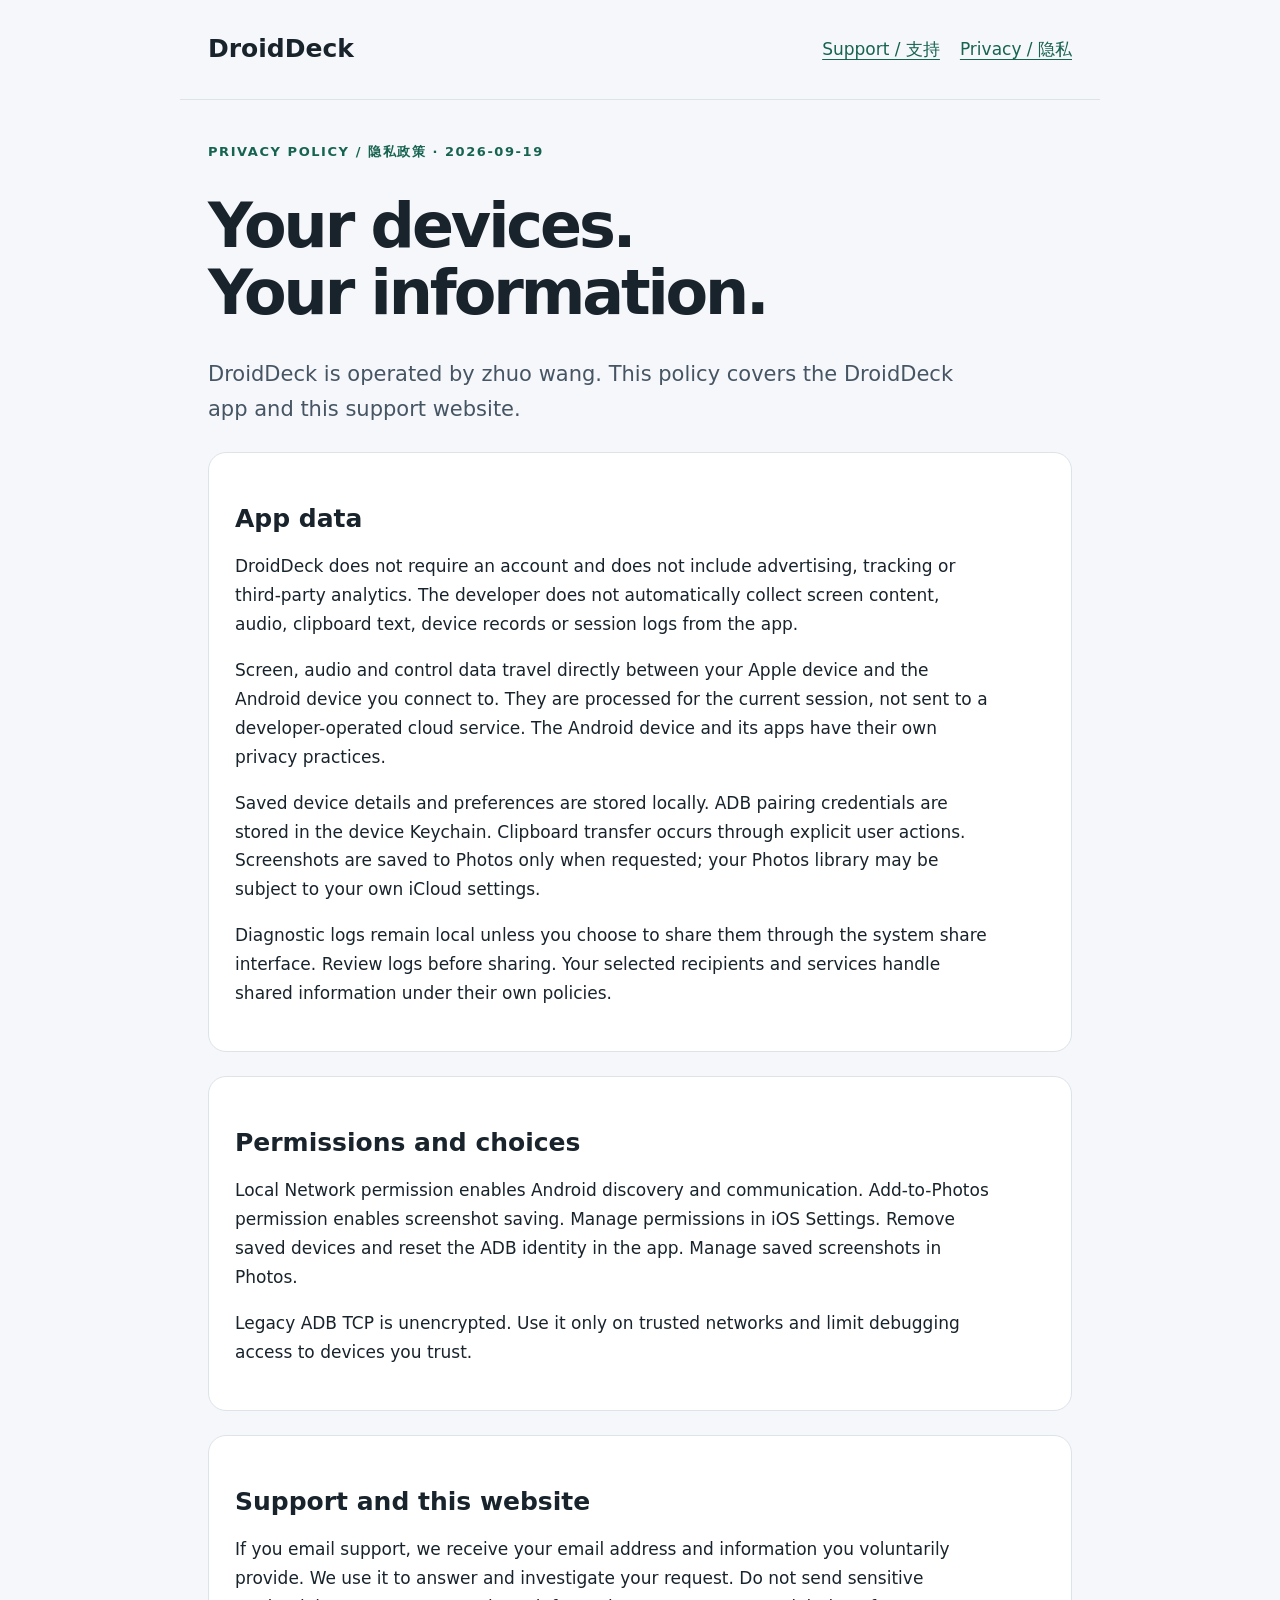
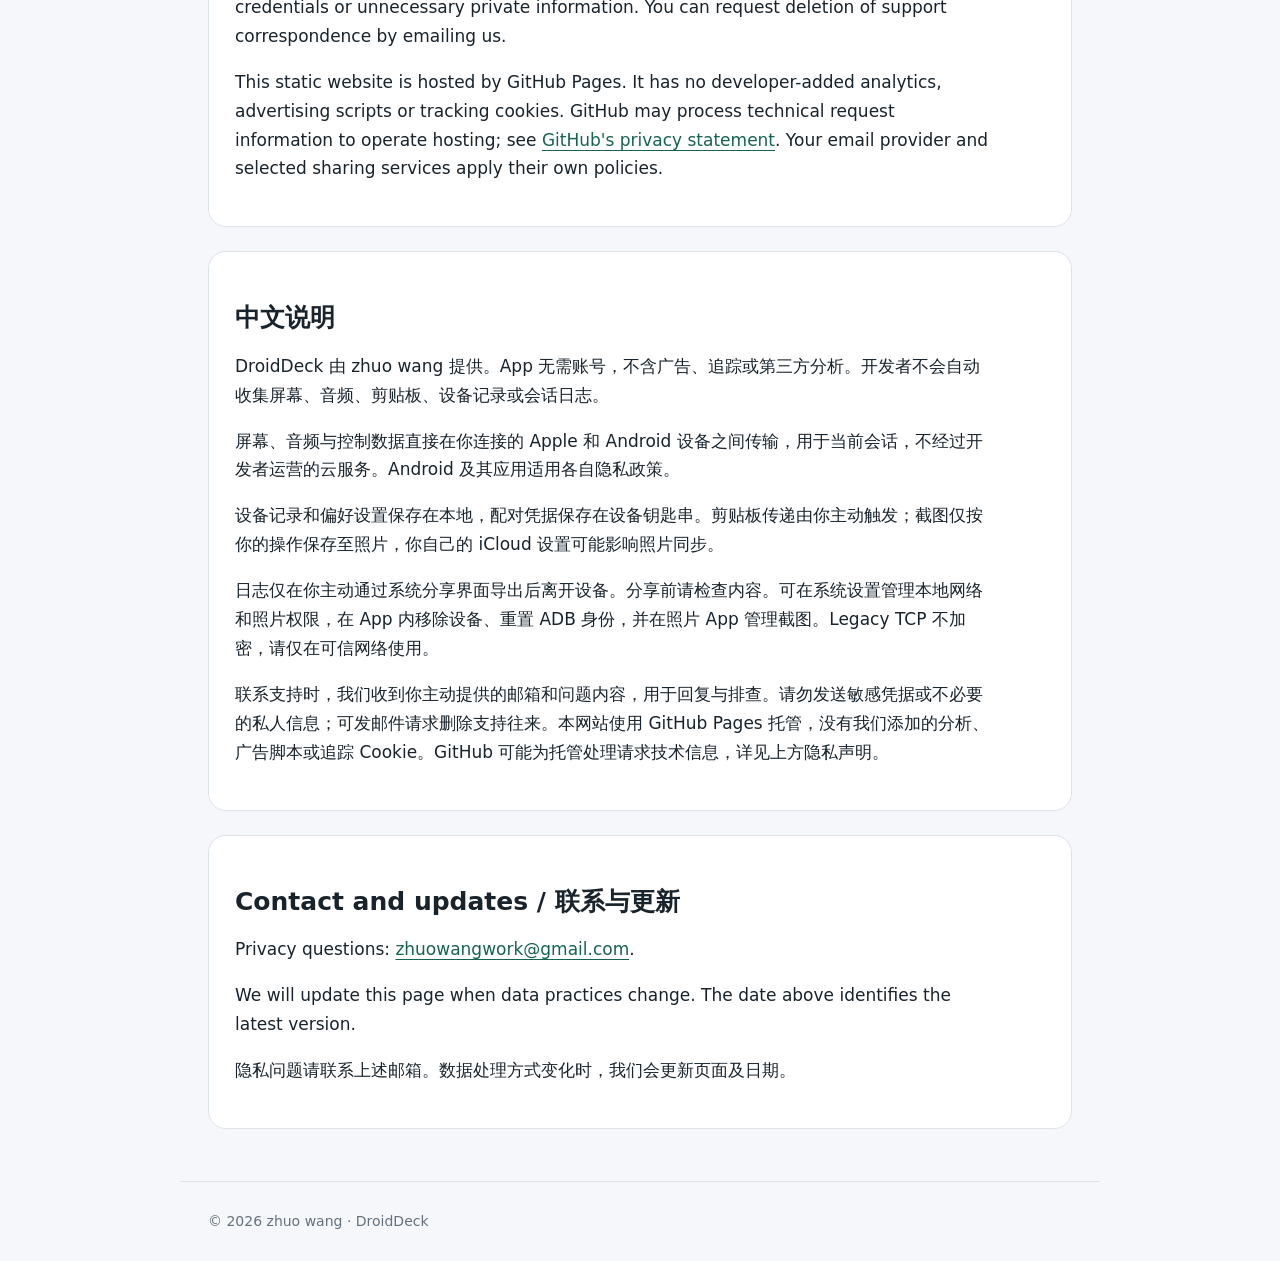
==== privacy.html @ 9bec47fe "Publish DroidDeck support and privacy pages" ====
<!doctype html><html lang="en"><head><meta charset="utf-8"><meta name="viewport" content="width=device-width,initial-scale=1"><title>DroidDeck Privacy Policy</title><link rel="stylesheet" href="style.css"></head><body><header><a class="brand" href="index.html">DroidDeck</a><nav aria-label="Main navigation"><a href="support.html">Support / 支持</a><a href="privacy.html">Privacy / 隐私</a></nav></header><main><p class="eyebrow">PRIVACY POLICY / 隐私政策 · 2026-09-19</p><h1>Your devices.<br>Your information.</h1><p class="lead">DroidDeck is operated by zhuo wang. This policy covers the DroidDeck app and this support website.</p><section><h2>App data</h2><p>DroidDeck does not require an account and does not include advertising, tracking or third-party analytics. The developer does not automatically collect screen content, audio, clipboard text, device records or session logs from the app.</p><p>Screen, audio and control data travel directly between your Apple device and the Android device you connect to. They are processed for the current session, not sent to a developer-operated cloud service. The Android device and its apps have their own privacy practices.</p><p>Saved device details and preferences are stored locally. ADB pairing credentials are stored in the device Keychain. Clipboard transfer occurs through explicit user actions. Screenshots are saved to Photos only when requested; your Photos library may be subject to your own iCloud settings.</p><p>Diagnostic logs remain local unless you choose to share them through the system share interface. Review logs before sharing. Your selected recipients and services handle shared information under their own policies.</p></section><section><h2>Permissions and choices</h2><p>Local Network permission enables Android discovery and communication. Add-to-Photos permission enables screenshot saving. Manage permissions in iOS Settings. Remove saved devices and reset the ADB identity in the app. Manage saved screenshots in Photos.</p><p>Legacy ADB TCP is unencrypted. Use it only on trusted networks and limit debugging access to devices you trust.</p></section><section><h2>Support and this website</h2><p>If you email support, we receive your email address and information you voluntarily provide. We use it to answer and investigate your request. Do not send sensitive credentials or unnecessary private information. You can request deletion of support correspondence by emailing us.</p><p>This static website is hosted by GitHub Pages. It has no developer-added analytics, advertising scripts or tracking cookies. GitHub may process technical request information to operate hosting; see <a href="https://docs.github.com/en/site-policy/privacy-policies/github-general-privacy-statement">GitHub's privacy statement</a>. Your email provider and selected sharing services apply their own policies.</p></section><section lang="zh-Hans"><h2>中文说明</h2><p>DroidDeck 由 zhuo wang 提供。App 无需账号，不含广告、追踪或第三方分析。开发者不会自动收集屏幕、音频、剪贴板、设备记录或会话日志。</p><p>屏幕、音频与控制数据直接在你连接的 Apple 和 Android 设备之间传输，用于当前会话，不经过开发者运营的云服务。Android 及其应用适用各自隐私政策。</p><p>设备记录和偏好设置保存在本地，配对凭据保存在设备钥匙串。剪贴板传递由你主动触发；截图仅按你的操作保存至照片，你自己的 iCloud 设置可能影响照片同步。</p><p>日志仅在你主动通过系统分享界面导出后离开设备。分享前请检查内容。可在系统设置管理本地网络和照片权限，在 App 内移除设备、重置 ADB 身份，并在照片 App 管理截图。Legacy TCP 不加密，请仅在可信网络使用。</p><p>联系支持时，我们收到你主动提供的邮箱和问题内容，用于回复与排查。请勿发送敏感凭据或不必要的私人信息；可发邮件请求删除支持往来。本网站使用 GitHub Pages 托管，没有我们添加的分析、广告脚本或追踪 Cookie。GitHub 可能为托管处理请求技术信息，详见上方隐私声明。</p></section><section><h2>Contact and updates / 联系与更新</h2><p>Privacy questions: <a href="mailto:zhuowangwork@gmail.com">zhuowangwork@gmail.com</a>.</p><p>We will update this page when data practices change. The date above identifies the latest version.</p><p lang="zh-Hans">隐私问题请联系上述邮箱。数据处理方式变化时，我们会更新页面及日期。</p></section></main><footer>© 2026 zhuo wang · DroidDeck</footer></body></html>
---- style.css ----
*{box-sizing:border-box}body{margin:0;background:#f5f7fa;color:#18232c;font:17px/1.7 system-ui,-apple-system,sans-serif}header,main,footer{max-width:920px;margin:auto;padding:28px}header{display:flex;justify-content:space-between;align-items:center;gap:20px;border-bottom:1px solid #dce3e9}nav{display:flex;flex-wrap:wrap;gap:20px}a{color:#176351;text-underline-offset:4px}.brand{font-weight:800;font-size:25px;text-decoration:none;color:#18232c}h1{font-size:clamp(34px,6vw,62px);line-height:1.08;letter-spacing:-.05em;margin:30px 0}h2{font-size:25px;line-height:1.3;margin:24px 0 12px}p{max-width:760px}section{background:white;border:1px solid #dce3e9;border-radius:18px;padding:26px;margin:24px 0}.eyebrow{color:#176351;font-size:13px;font-weight:700;letter-spacing:.12em}.lead{font-size:21px;color:#465563}.button{display:inline-block;border-radius:9px;background:#176351;color:white;padding:12px 20px;text-decoration:none;font-weight:600}footer{font-size:14px;color:#64717e;border-top:1px solid #dce3e9}li{margin:8px 0}@media(max-width:600px){header{align-items:flex-start;flex-direction:column}header,main,footer{padding:20px}section{padding:20px}}
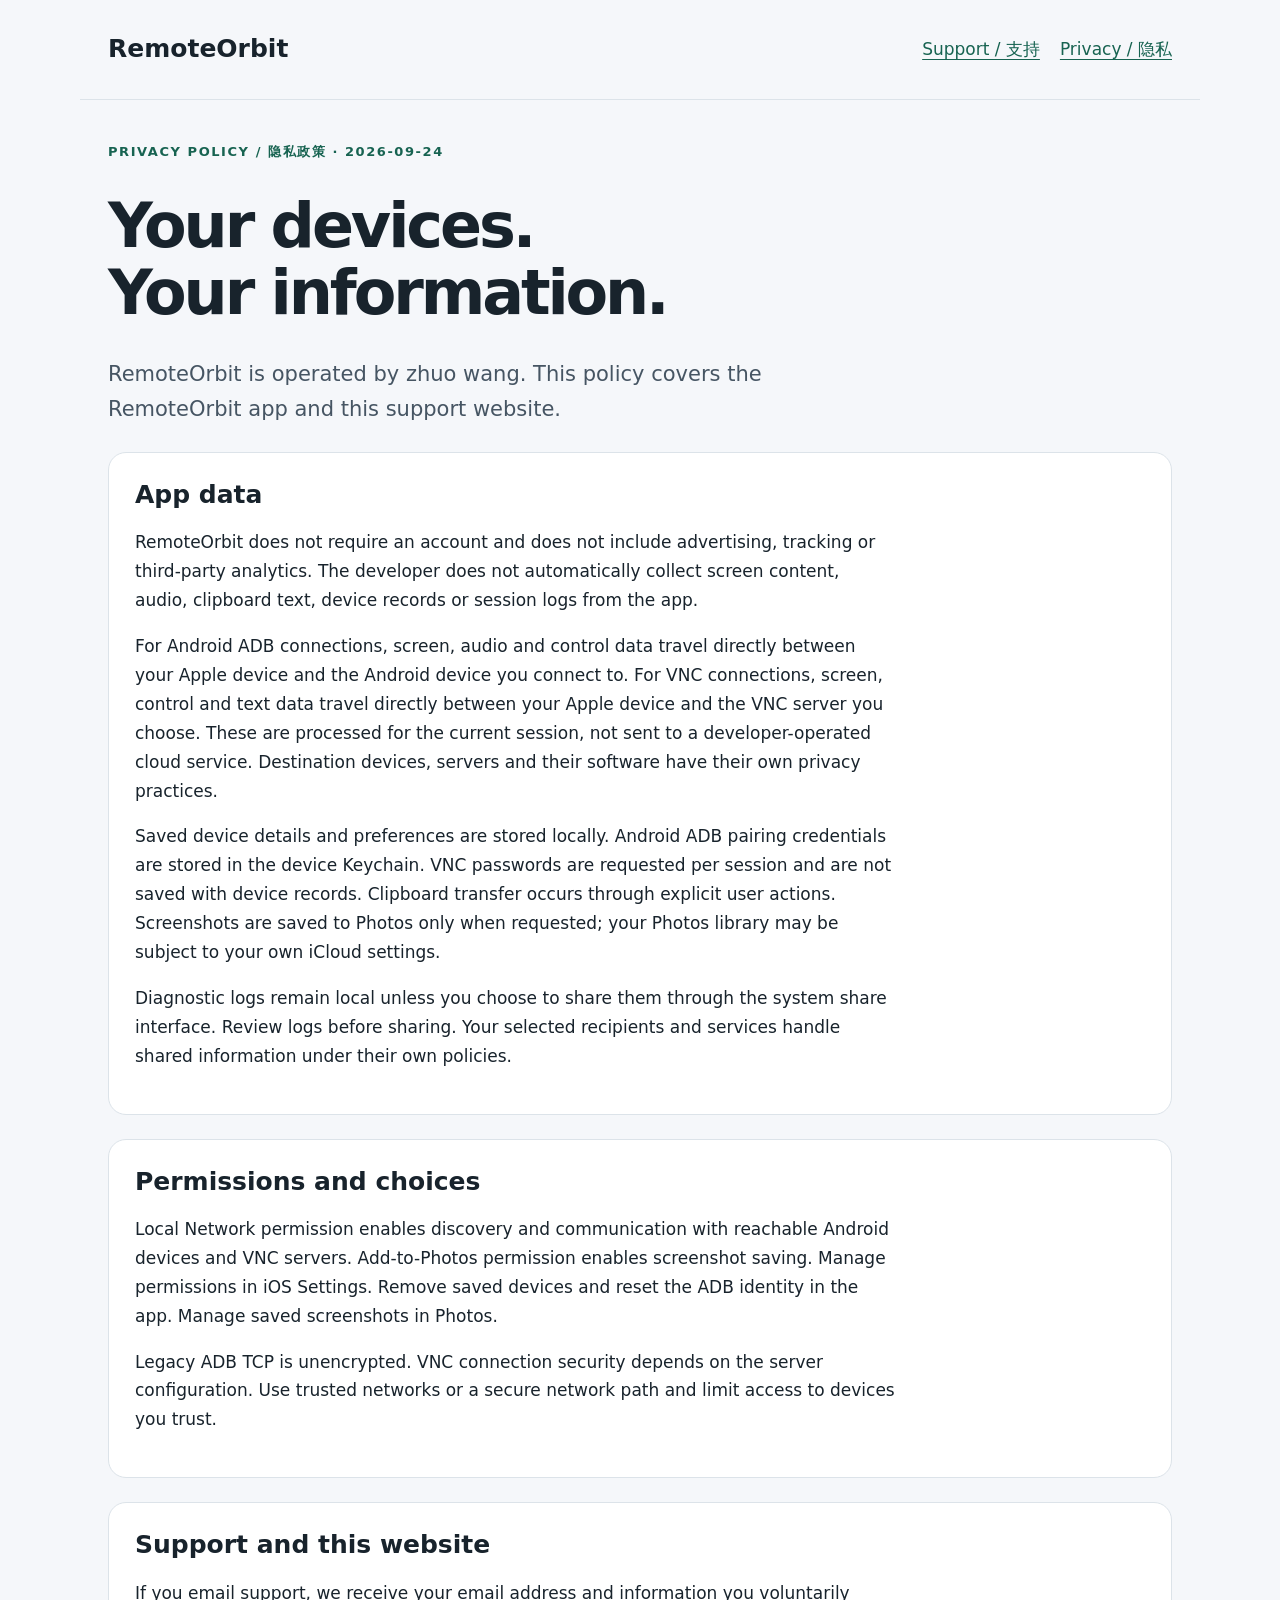
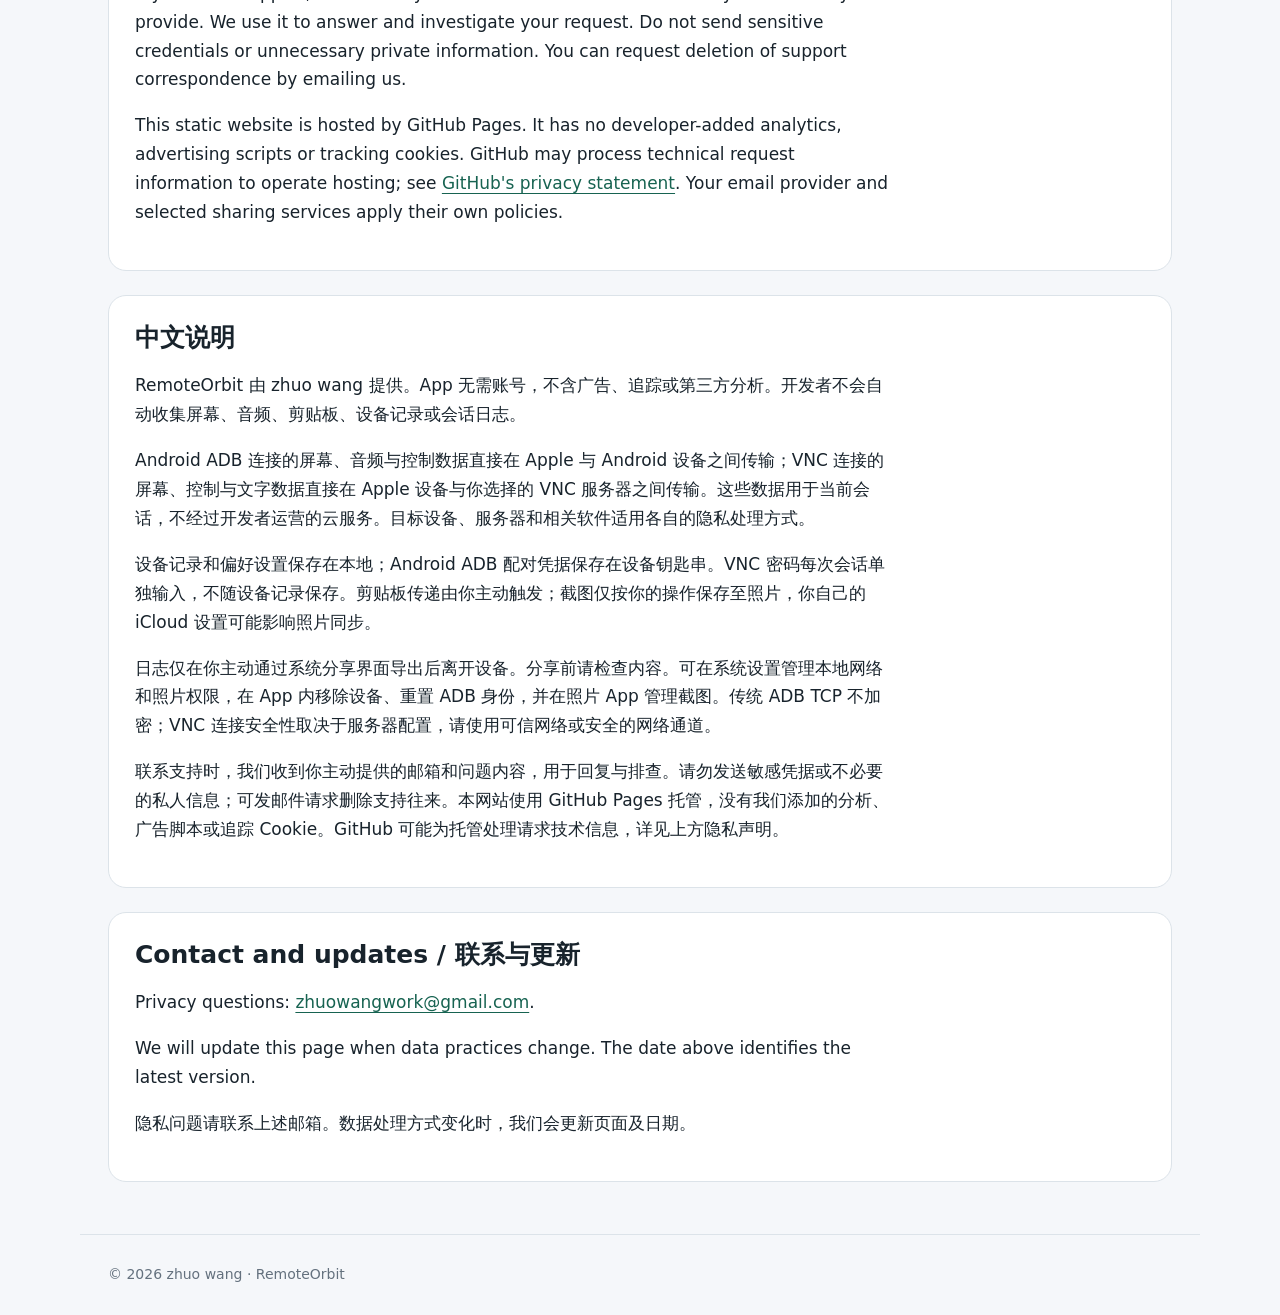
==== commit b32e41e8: "Update RemoteOrbit support site for ADB and VNC" ====
--- a/privacy.html
+++ b/privacy.html
@@ -1 +1,14 @@
-<!doctype html><html lang="en"><head><meta charset="utf-8"><meta name="viewport" content="width=device-width,initial-scale=1"><title>DroidDeck Privacy Policy</title><link rel="stylesheet" href="style.css"></head><body><header><a class="brand" href="index.html">DroidDeck</a><nav aria-label="Main navigation"><a href="support.html">Support / 支持</a><a href="privacy.html">Privacy / 隐私</a></nav></header><main><p class="eyebrow">PRIVACY POLICY / 隐私政策 · 2026-09-19</p><h1>Your devices.<br>Your information.</h1><p class="lead">DroidDeck is operated by zhuo wang. This policy covers the DroidDeck app and this support website.</p><section><h2>App data</h2><p>DroidDeck does not require an account and does not include advertising, tracking or third-party analytics. The developer does not automatically collect screen content, audio, clipboard text, device records or session logs from the app.</p><p>Screen, audio and control data travel directly between your Apple device and the Android device you connect to. They are processed for the current session, not sent to a developer-operated cloud service. The Android device and its apps have their own privacy practices.</p><p>Saved device details and preferences are stored locally. ADB pairing credentials are stored in the device Keychain. Clipboard transfer occurs through explicit user actions. Screenshots are saved to Photos only when requested; your Photos library may be subject to your own iCloud settings.</p><p>Diagnostic logs remain local unless you choose to share them through the system share interface. Review logs before sharing. Your selected recipients and services handle shared information under their own policies.</p></section><section><h2>Permissions and choices</h2><p>Local Network permission enables Android discovery and communication. Add-to-Photos permission enables screenshot saving. Manage permissions in iOS Settings. Remove saved devices and reset the ADB identity in the app. Manage saved screenshots in Photos.</p><p>Legacy ADB TCP is unencrypted. Use it only on trusted networks and limit debugging access to devices you trust.</p></section><section><h2>Support and this website</h2><p>If you email support, we receive your email address and information you voluntarily provide. We use it to answer and investigate your request. Do not send sensitive credentials or unnecessary private information. You can request deletion of support correspondence by emailing us.</p><p>This static website is hosted by GitHub Pages. It has no developer-added analytics, advertising scripts or tracking cookies. GitHub may process technical request information to operate hosting; see <a href="https://docs.github.com/en/site-policy/privacy-policies/github-general-privacy-statement">GitHub's privacy statement</a>. Your email provider and selected sharing services apply their own policies.</p></section><section lang="zh-Hans"><h2>中文说明</h2><p>DroidDeck 由 zhuo wang 提供。App 无需账号，不含广告、追踪或第三方分析。开发者不会自动收集屏幕、音频、剪贴板、设备记录或会话日志。</p><p>屏幕、音频与控制数据直接在你连接的 Apple 和 Android 设备之间传输，用于当前会话，不经过开发者运营的云服务。Android 及其应用适用各自隐私政策。</p><p>设备记录和偏好设置保存在本地，配对凭据保存在设备钥匙串。剪贴板传递由你主动触发；截图仅按你的操作保存至照片，你自己的 iCloud 设置可能影响照片同步。</p><p>日志仅在你主动通过系统分享界面导出后离开设备。分享前请检查内容。可在系统设置管理本地网络和照片权限，在 App 内移除设备、重置 ADB 身份，并在照片 App 管理截图。Legacy TCP 不加密，请仅在可信网络使用。</p><p>联系支持时，我们收到你主动提供的邮箱和问题内容，用于回复与排查。请勿发送敏感凭据或不必要的私人信息；可发邮件请求删除支持往来。本网站使用 GitHub Pages 托管，没有我们添加的分析、广告脚本或追踪 Cookie。GitHub 可能为托管处理请求技术信息，详见上方隐私声明。</p></section><section><h2>Contact and updates / 联系与更新</h2><p>Privacy questions: <a href="mailto:zhuowangwork@gmail.com">zhuowangwork@gmail.com</a>.</p><p>We will update this page when data practices change. The date above identifies the latest version.</p><p lang="zh-Hans">隐私问题请联系上述邮箱。数据处理方式变化时，我们会更新页面及日期。</p></section></main><footer>© 2026 zhuo wang · DroidDeck</footer></body></html>
+<!doctype html>
+<html lang="en">
+<head><meta charset="utf-8"><meta name="viewport" content="width=device-width,initial-scale=1"><meta name="description" content="RemoteOrbit privacy policy for Android ADB and VNC connections, local device records, session credentials, support email and this website."><title>RemoteOrbit Privacy Policy</title><link rel="stylesheet" href="style.css"></head>
+<body>
+<header><a class="brand" href="index.html">RemoteOrbit</a><nav aria-label="Main navigation"><a href="support.html">Support / 支持</a><a href="privacy.html">Privacy / 隐私</a></nav></header>
+<main>
+<p class="eyebrow">PRIVACY POLICY / 隐私政策 · 2026-09-24</p><h1>Your devices.<br>Your information.</h1><p class="lead">RemoteOrbit is operated by zhuo wang. This policy covers the RemoteOrbit app and this support website.</p>
+<section><h2>App data</h2><p>RemoteOrbit does not require an account and does not include advertising, tracking or third-party analytics. The developer does not automatically collect screen content, audio, clipboard text, device records or session logs from the app.</p><p>For Android ADB connections, screen, audio and control data travel directly between your Apple device and the Android device you connect to. For VNC connections, screen, control and text data travel directly between your Apple device and the VNC server you choose. These are processed for the current session, not sent to a developer-operated cloud service. Destination devices, servers and their software have their own privacy practices.</p><p>Saved device details and preferences are stored locally. Android ADB pairing credentials are stored in the device Keychain. VNC passwords are requested per session and are not saved with device records. Clipboard transfer occurs through explicit user actions. Screenshots are saved to Photos only when requested; your Photos library may be subject to your own iCloud settings.</p><p>Diagnostic logs remain local unless you choose to share them through the system share interface. Review logs before sharing. Your selected recipients and services handle shared information under their own policies.</p></section>
+<section><h2>Permissions and choices</h2><p>Local Network permission enables discovery and communication with reachable Android devices and VNC servers. Add-to-Photos permission enables screenshot saving. Manage permissions in iOS Settings. Remove saved devices and reset the ADB identity in the app. Manage saved screenshots in Photos.</p><p>Legacy ADB TCP is unencrypted. VNC connection security depends on the server configuration. Use trusted networks or a secure network path and limit access to devices you trust.</p></section>
+<section><h2>Support and this website</h2><p>If you email support, we receive your email address and information you voluntarily provide. We use it to answer and investigate your request. Do not send sensitive credentials or unnecessary private information. You can request deletion of support correspondence by emailing us.</p><p>This static website is hosted by GitHub Pages. It has no developer-added analytics, advertising scripts or tracking cookies. GitHub may process technical request information to operate hosting; see <a href="https://docs.github.com/en/site-policy/privacy-policies/github-general-privacy-statement">GitHub's privacy statement</a>. Your email provider and selected sharing services apply their own policies.</p></section>
+<section lang="zh-Hans"><h2>中文说明</h2><p>RemoteOrbit 由 zhuo wang 提供。App 无需账号，不含广告、追踪或第三方分析。开发者不会自动收集屏幕、音频、剪贴板、设备记录或会话日志。</p><p>Android ADB 连接的屏幕、音频与控制数据直接在 Apple 与 Android 设备之间传输；VNC 连接的屏幕、控制与文字数据直接在 Apple 设备与你选择的 VNC 服务器之间传输。这些数据用于当前会话，不经过开发者运营的云服务。目标设备、服务器和相关软件适用各自的隐私处理方式。</p><p>设备记录和偏好设置保存在本地；Android ADB 配对凭据保存在设备钥匙串。VNC 密码每次会话单独输入，不随设备记录保存。剪贴板传递由你主动触发；截图仅按你的操作保存至照片，你自己的 iCloud 设置可能影响照片同步。</p><p>日志仅在你主动通过系统分享界面导出后离开设备。分享前请检查内容。可在系统设置管理本地网络和照片权限，在 App 内移除设备、重置 ADB 身份，并在照片 App 管理截图。传统 ADB TCP 不加密；VNC 连接安全性取决于服务器配置，请使用可信网络或安全的网络通道。</p><p>联系支持时，我们收到你主动提供的邮箱和问题内容，用于回复与排查。请勿发送敏感凭据或不必要的私人信息；可发邮件请求删除支持往来。本网站使用 GitHub Pages 托管，没有我们添加的分析、广告脚本或追踪 Cookie。GitHub 可能为托管处理请求技术信息，详见上方隐私声明。</p></section>
+<section><h2>Contact and updates / 联系与更新</h2><p>Privacy questions: <a href="mailto:zhuowangwork@gmail.com">zhuowangwork@gmail.com</a>.</p><p>We will update this page when data practices change. The date above identifies the latest version.</p><p lang="zh-Hans">隐私问题请联系上述邮箱。数据处理方式变化时，我们会更新页面及日期。</p></section>
+</main><footer>© 2026 zhuo wang · RemoteOrbit</footer>
+</body></html>
--- a/style.css
+++ b/style.css
@@ -1 +1,21 @@
-*{box-sizing:border-box}body{margin:0;background:#f5f7fa;color:#18232c;font:17px/1.7 system-ui,-apple-system,sans-serif}header,main,footer{max-width:920px;margin:auto;padding:28px}header{display:flex;justify-content:space-between;align-items:center;gap:20px;border-bottom:1px solid #dce3e9}nav{display:flex;flex-wrap:wrap;gap:20px}a{color:#176351;text-underline-offset:4px}.brand{font-weight:800;font-size:25px;text-decoration:none;color:#18232c}h1{font-size:clamp(34px,6vw,62px);line-height:1.08;letter-spacing:-.05em;margin:30px 0}h2{font-size:25px;line-height:1.3;margin:24px 0 12px}p{max-width:760px}section{background:white;border:1px solid #dce3e9;border-radius:18px;padding:26px;margin:24px 0}.eyebrow{color:#176351;font-size:13px;font-weight:700;letter-spacing:.12em}.lead{font-size:21px;color:#465563}.button{display:inline-block;border-radius:9px;background:#176351;color:white;padding:12px 20px;text-decoration:none;font-weight:600}footer{font-size:14px;color:#64717e;border-top:1px solid #dce3e9}li{margin:8px 0}@media(max-width:600px){header{align-items:flex-start;flex-direction:column}header,main,footer{padding:20px}section{padding:20px}}
+*{box-sizing:border-box}
+body{margin:0;background:#f5f7fa;color:#18232c;font:17px/1.7 system-ui,-apple-system,sans-serif}
+header,main,footer{max-width:1120px;margin:auto;padding:28px}
+header{display:flex;justify-content:space-between;align-items:center;gap:20px;border-bottom:1px solid #dce3e9}
+nav{display:flex;flex-wrap:wrap;gap:20px}
+a{color:#176351;text-underline-offset:4px}
+.brand{font-weight:800;font-size:25px;text-decoration:none;color:#18232c}
+h1{font-size:clamp(34px,6vw,62px);line-height:1.08;letter-spacing:-.05em;margin:30px 0}
+h2{font-size:25px;line-height:1.3;margin:0 0 12px}
+h3{font-size:20px;line-height:1.3;margin:0 0 8px}
+p{max-width:760px}
+section{background:white;border:1px solid #dce3e9;border-radius:18px;padding:26px;margin:24px 0}
+.eyebrow{color:#176351;font-size:13px;font-weight:700;letter-spacing:.12em}
+.lead{font-size:21px;color:#465563}
+.button{display:inline-block;border-radius:9px;background:#176351;color:white;padding:12px 20px;text-decoration:none;font-weight:600}
+.feature-grid{display:grid;grid-template-columns:repeat(2,minmax(0,1fr));gap:30px}
+.shot-grid{display:grid;grid-template-columns:repeat(4,minmax(0,1fr));gap:16px}
+figure{margin:0;min-width:0}figure img{display:block;width:100%;height:auto;border:1px solid #dce3e9;border-radius:12px}figcaption{text-align:center;color:#465563;font-size:14px;padding:8px 0}
+footer{font-size:14px;color:#64717e;border-top:1px solid #dce3e9}li{margin:8px 0}
+@media(max-width:780px){.shot-grid{grid-template-columns:repeat(2,minmax(0,1fr))}}
+@media(max-width:600px){header{align-items:flex-start;flex-direction:column}header,main,footer{padding:20px}section{padding:20px}.feature-grid{grid-template-columns:1fr}.shot-grid{gap:12px}}
